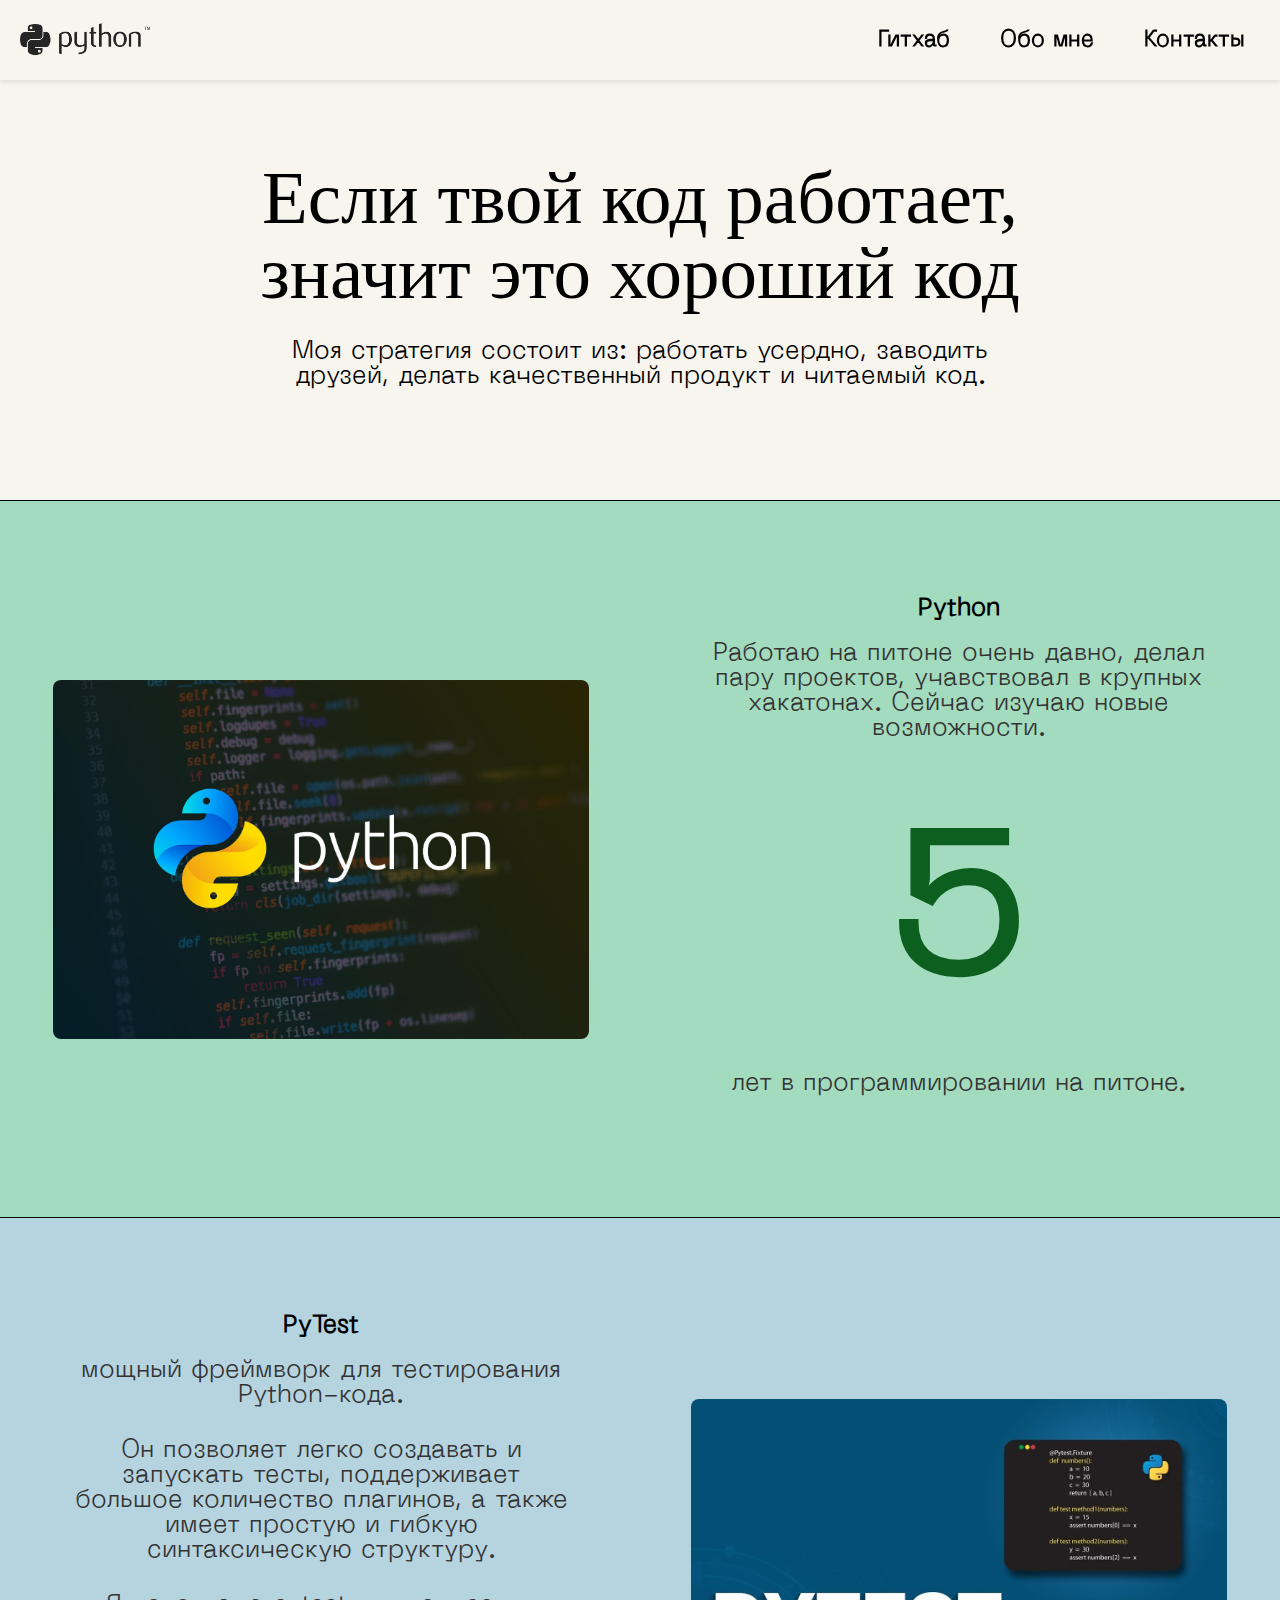
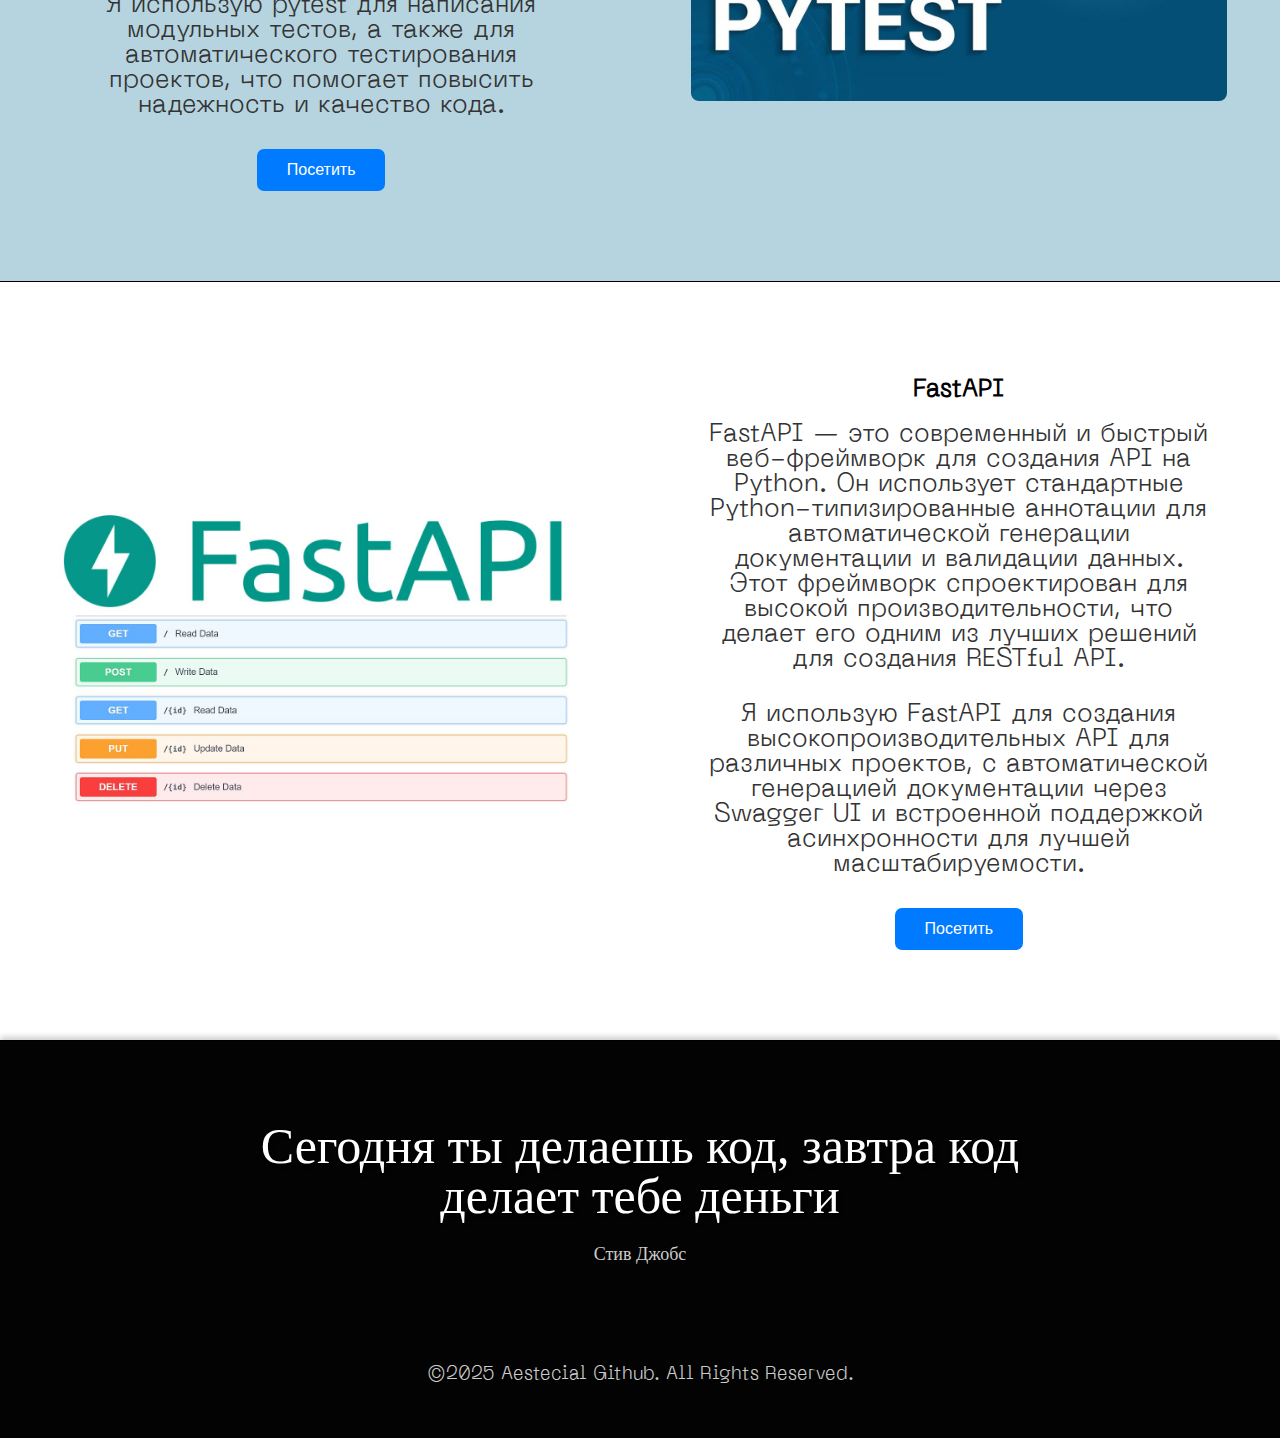
==== index.html @ 981e2c4d "first commit" ====
<!DOCTYPE html>
<html lang="en">
<head>
    <meta charset="UTF-8">
    <meta name="viewport" content="width=device-width, initial-scale=1.0">
    <title>Проект</title>
    <link rel="stylesheet" href="css/style.css">
</head>
<body>
    <header class="header">
        <img src="images/logo.avif" alt="Logo" class="logo-image">
        <div class="burger-menu" id="burger-menu">
            <div class="burger-icon" id="burger-icon"></div>
        </div>
        <nav id="main-nav" class="simple-list">
            <div class="menu-main-nav-container">
                <ul id="menu-main-nav" class="menu">
                    <li class="menu-item">
                        <a href="https://github.com/Aestecial?tab=repositories">Гитхаб</a>
                    </li>
                    <li class="menu-item">
                        <a href="#/" aria-current="page">Обо мне</a>
                    </li>
                    <li class="menu-item">
                        <a href="#/">Контакты</a>
                    </li>
                </ul>
            </div>
        </nav>
    </header>
    
    <div class="full section1 border_bottom">
        <div class="content">
            <div class="section_about_hero">
                <h1 class="mono">Если твой код работает, значит это хороший код</h1>
                <p>Моя стратегия состоит из: работать усердно, заводить друзей, делать качественный продукт и читаемый код.</p>
            </div>
        </div>
    </div>
    <div class="full section2 border_bottom">
        <div class="section_twocolumn_5050 section_about_bffs">
            <div class="section_twocolumn_50">
				<div class="section_about_bff_img_inner">
                    <div class="photo_container">
                        <img src="images/python.jpg" alt="post1">
                    </div>
				</div>
			</div>

            <div class="section_twocolumn_50 section_about_bff_text">
                <div class="section_about_bff_text_inner">
                    <h3>Python</h3>
                    <p>Работаю на питоне очень давно, делал пару проектов, учавствовал в крупных хакатонах. Сейчас изучаю новые возможности.</p>
                    <span id="number-to-increase">5</span>
                    <p>лет в программировании на питоне.</p>
                </div>
            </div>
        </div>
    </div>
    <div class="full section3 border_bottom">
        <div class="section_twocolumn_5050 section_about_bffs">
            <div class="section_twocolumn_50 section_about_bff_text">
                <div class="section_about_bff_text_inner">
                    <h3>PyTest</h3>
                    <p>мощный фреймворк для тестирования Python-кода.</p>
                    <p>Он позволяет легко создавать и запускать тесты, поддерживает большое количество плагинов, а также имеет простую и гибкую синтаксическую структуру.</p>
                    <p>Я использую pytest для написания модульных тестов, а также для автоматического тестирования проектов, что помогает повысить надежность и качество кода.</p>
                    <button><a href="https://docs.pytest.org/en/stable/index.html">Посетить</a></button>
                </div>                
            </div>
            <div class="section_twocolumn_50">
				<div class="section_about_bff_img_inner">
                    <div class="photo_container">
                        <img src="images/post1.jpg" alt="post1">
                    </div>
				</div>
			</div>
        </div>
    </div>
    <div class="full section4 border_bottom">
        <div class="section_twocolumn_5050 section_about_bffs">
            <div class="section_twocolumn_50">
				<div class="section_about_bff_img_inner">
                    <div class="photo_container">
                        <img src="images/post2.jpg" alt="post1">
                    </div>
				</div>
			</div>
            <div class="section_twocolumn_50 section_about_bff_text">
                <div class="section_about_bff_text_inner">
                    <h3>FastAPI</h3>
                    <p>FastAPI — это современный и быстрый веб-фреймворк для создания API на Python. Он использует стандартные Python-типизированные аннотации для автоматической генерации документации и валидации данных. Этот фреймворк спроектирован для высокой производительности, что делает его одним из лучших решений для создания RESTful API.</p>
                    <p>Я использую FastAPI для создания высокопроизводительных API для различных проектов, с автоматической генерацией документации через Swagger UI и встроенной поддержкой асинхронности для лучшей масштабируемости.</p>
                    <button><a href="https://fastapi.qubitpi.org/tutorial/">Посетить</a></button>
                </div>                             
            </div>
        </div>
    </div>
    <div class="footer_new">
        <div class="content">
            <div class="section_footer">
                <h1 class="mono">Сегодня ты делаешь код, завтра код делает тебе деньги</h1>
                <p class="mono">Стив Джобс</p>
                <p class="copyright">©2025 Aestecial Github. All Rights Reserved.</p>
            </div>
        </div>
    </div>
    <script>
        document.getElementById('burger-icon').addEventListener('click', function() {
            this.classList.toggle('open');
            document.getElementById('main-nav').classList.toggle('open');
        });
    </script>
    <script>
        let lastScrollTop = 0; // Начальная позиция прокрутки
        const header = document.querySelector('.header'); // Элемент header
        const scrollThreshold = 500; // Порог для скрытия header

        window.addEventListener('scroll', function() {
            let currentScroll = window.pageYOffset || document.documentElement.scrollTop;

            // Если прокрутка больше порога в 50px
            if (currentScroll >= scrollThreshold) {
                if (currentScroll > lastScrollTop) {
                    // Прокрутка вниз, скрываем header
                    header.style.top = "-100px"; // Скрываем header (например, высота 100px)
                } else {
                    // Прокрутка вверх, показываем header
                    header.style.top = "0"; // Показываем header
                }
            } else {
                // Если прокрутка меньше 50px, всегда показываем header
                header.style.top = "0";
            }

            lastScrollTop = currentScroll <= 0 ? 0 : currentScroll; // Чтобы не было отрицательных значений
        }, false);
    </script>
</body>
</html>
---- css/style.css ----
/* Сброс стилей  */
* {
    margin: 0;
    padding: 0;
    box-sizing: border-box;
}

/* Обычные стили */
body {
    font-family: "PPNeueMachina";
    margin: 0;
}

@font-face {
    font-family: 'PPNeueMachina';
    src: url('../font/PPNeueMachina-Light.otf') format('opentype');
    font-weight: 400;
}

h1 {
    font-weight: 400;
    font-size: 75px;
    line-height: 1.0em;
    margin-bottom: 30px;
}

/* Стиль заголовка */
.header {
    display: flex;
    justify-content: space-between;
    align-items: center;
    padding: 10px 20px;
    background-color: #F7F5EE;
    position: sticky;
    width: 100%;
    z-index: 10;
    box-shadow: 0 2px 5px rgba(0, 0, 0, 0.1);
    top: 0;
    left: 0;
    transition: top 0.3s;
}

.menu-item a {
    font-size: 22px;
    font-weight: 400;
    text-decoration: none;
    color: #030303;
    padding: 10px 15px;
    transition: color 0.4s, border-bottom 0.3s;
    font-weight: bold;
}

.logo-image {
    width: 130px;
    height: auto;
}

/* Навигация для ПК */
#main-nav ul {
    list-style-type: none;
    display: flex;
    justify-content: flex-end;
}

#main-nav ul li {
    margin-left: 20px;
}

#main-nav ul li a {
    text-decoration: none;
    color: #030303;
    transition: color 0.4s;
}

#main-nav ul li a:hover {
    color: #000000;
    border-bottom: 3px solid #000;
}

/* Бургер меню для телефона */
.burger-menu {
    display: none;
    position: relative;
    width: 50px;
    height: 50px;
    background-color: rgba(204, 168, 168, 0.1);
    border-radius: 10px;
    cursor: pointer;
    justify-content: center;
    align-items: center;
}

.burger-icon {
    display: none;
    width: 30px;
    height: 3px;
    background-color: #333;
    position: relative;
    transition: all 0.3s;
    position: absolute;
}

.burger-icon:before,
.burger-icon:after {
    content: '';
    position: absolute;
    width: 30px;
    height: 3px;
    background-color: #333;
    transition: all 0.3s;
}

.burger-icon:before {
    top: -8px;
}

.burger-icon:after {
    top: 8px;
}

.burger-icon.open {
    background-color: transparent;
}

.burger-icon.open:before {
    transform: rotate(45deg);
    top: 0;
}

.burger-icon.open:after {
    transform: rotate(-45deg);
    top: 0;
}

/* Секции */
.section {
    width: 95vw;
    max-width: 95vw;
    margin: 0 auto;
}

.section_about_hero {
    display: flex;
    flex-direction: column;
    max-width: 900px;
    min-height: calc(400px - 160px);
    margin: 0 auto;
    padding: 80px 5%;
    text-align: center;
    justify-content: center;
    align-items: center;
}

.section1 {
    background: #f7f5ee;
}

.section2 {
    background: #a3dbbf;
}

.section3 {
    background: #b6d4e0;
}

.section4 {
    background: #ffffff;
}

.border_bottom {
    border-bottom: 1px solid #000;
}

.section_twocolumn_5050 {
    display: flex;
    flex-wrap: wrap;
    justify-content: space-between;
    padding: 90px 3%;
}

.section_twocolumn_50 {
    flex-basis: 47%;
    display: flex;
    justify-content: center;
    align-items: center;
    flex-wrap: wrap;
    padding: 0 15px;
}

.photo_container {
    display: flex;
    justify-content: center;
    align-items: center;
    max-width: 100%;
    max-height: 100%;
}

.section_about_bff_img_inner {
    display: flex;
    justify-content: center;
}

img {
    width: 100%;
    height: auto;
    border-radius: 8px;
}

.section_about_bff_text {
    display: flex;
    justify-content: center;
    align-items: center;
    text-align: center;
    height: 100%;
}

.section_about_bff_text_inner {
    display: flex;
    flex-direction: column;
    justify-content: center;
    align-items: center;
    font-size: 16px;
    color: #333;
    line-height: 1.5;
    padding: 0 15px;
}

h3 {
    font-size: 24px;
    font-weight: bold;
    color: #000;
    margin-bottom: 15px;
}

p {
    font-size: 25px;
    font-weight: 200;
    line-height: 1.0em;
    margin-bottom: 30px;
}

#number-to-increase {
    font-size: 200px;
    font-weight: bold;
    color: #0d5f1f;
}

/* Кнопка */
button {
    background-color: #007bff;
    color: #fff;
    border: none;
    padding: 12px 30px;
    font-size: 16px;
    border-radius: 7px;
    cursor: pointer;
    transition: background-color 0.3s ease, transform 0.3s ease;
    text-align: center;
}

button a {
    text-decoration: none;
    color: inherit;
}

/* Эффект при наведении */
button:hover {
    background-color: #0056b3; /* Темно-синий фон при наведении */
    transform: scale(1.05); /* Легкое увеличение кнопки */
}

/* Эффект при фокусе */
button:focus {
    outline: none; /* Убираем стандартный фокус */
    box-shadow: 0 0 10px rgba(0, 123, 255, 0.5); /* Слабое свечение вокруг кнопки */
}

/* нижний колонтитул */
.footer_new {
    position: relative;
    min-height: 20vh;
    padding-top: 0;
    padding-bottom: 60px;
    background: #030303;
    color: #fff;
    box-shadow: 0 -4px 6px rgba(0, 0, 0, 0.2);
}

.section_footer {
    display: flex;
    flex-direction: column;
    max-width: 900px;
    min-height: calc(400px - 160px);
    margin: 0 auto;
    padding: 80px 5%;
    text-align: center;
    justify-content: center;
    align-items: center;
}

.copyright {
    font-size: 14px;
    color: #aaa;
    position: absolute;
    bottom: 20px; /* Позиционируем внизу */
    width: 100%;
    text-align: center; /* Центрируем */
}

.section_footer h1 {
    font-size: 50px;
    font-weight: 200;
    margin-bottom: 20px;
    color: #fff;
    text-shadow: 2px 2px 4px rgba(0, 0, 0, 0.3);
}

.section_footer p {
    font-size: 18px;
    font-weight: 200;
    color: #ccc;
    line-height: 1.5;
    max-width: 700px;
    margin-bottom: 30px;
}

.mono {
    font-family: "Monotype Corsiva"
}

/* для маленьких телефонов */
@media screen and (max-width: 500px) {
    /* Секции */
    .section_about_bff_text {
        text-align: center;
    }

    .section_about_bff_text_inner {
        padding: 10px;
    }

    .section_about_hero {
        padding: 40px 5%;
        text-align: center;
    }

    .photo_container {
        max-height: 250px;
    }

    .section_about_bff_text {
        margin-bottom: 20px;
    }

    .photo_container {
        max-width: 100%;
        max-height: 300px;
    }

    .logo-image {
        width: 100px;
    }

    img {
        width: 100%;
        height: auto;
    }

    h3 {
        font-size: 20px;
    }

    p {
        font-size: 18px;
        margin-bottom: 15px;
    }
    
    h1 {
        font-size: 40px;
    }

    .section_twocolumn_5050 {
        flex-direction: column;
        padding: 20px 2%;
    }
    
    .section_twocolumn_50 {
        flex-basis: 100%;
        padding: 10px;
    }

    #number-to-increase {
        font-size: 150px;
    }

    /* Бургер меню */
    .burger-menu {
        display: flex;
    }

    .burger-icon {
        display: flex;
    }

    #main-nav {
        position: fixed;
        top: 70px;
        left: 0;
        z-index: 20;
        background-color: #fff;
        width: 100vw;
        height: calc(100vh - 70px);
        transform: translateX(100%);
        transition: transform 0.4s ease-in-out;
        display: flex;
        justify-content: center;
        align-items: center;
        flex-direction: column;
        box-sizing: border-box;
        padding-bottom: 100px;
    }

    #main-nav.open {
        transform: translateX(0); /* Меню появляется */
    }

    #main-nav ul {
        list-style-type: none;
        display: flex;
        flex-direction: column;
        justify-content: center;
        align-items: center;
        padding: 0;
    }

    #main-nav ul li {
        margin: 15px 0;
    }

    #main-nav ul li a {
        text-decoration: none;
        color: #030303;
        transition: color 0.4s;
        font-weight: bold;
    }

    #main-nav ul li a:hover {
        color: #000000;
        border-bottom: 3px solid #000;
    }

    .header {
        display: flex;
        justify-content: space-between;
        padding: 10px;
    }

    /* нижний колонтитул */
    .section_footer h1 {
        font-size: 40px;
    }
    .section_footer p {
        font-size: 18px;
        margin-bottom: 15px;
    }
}
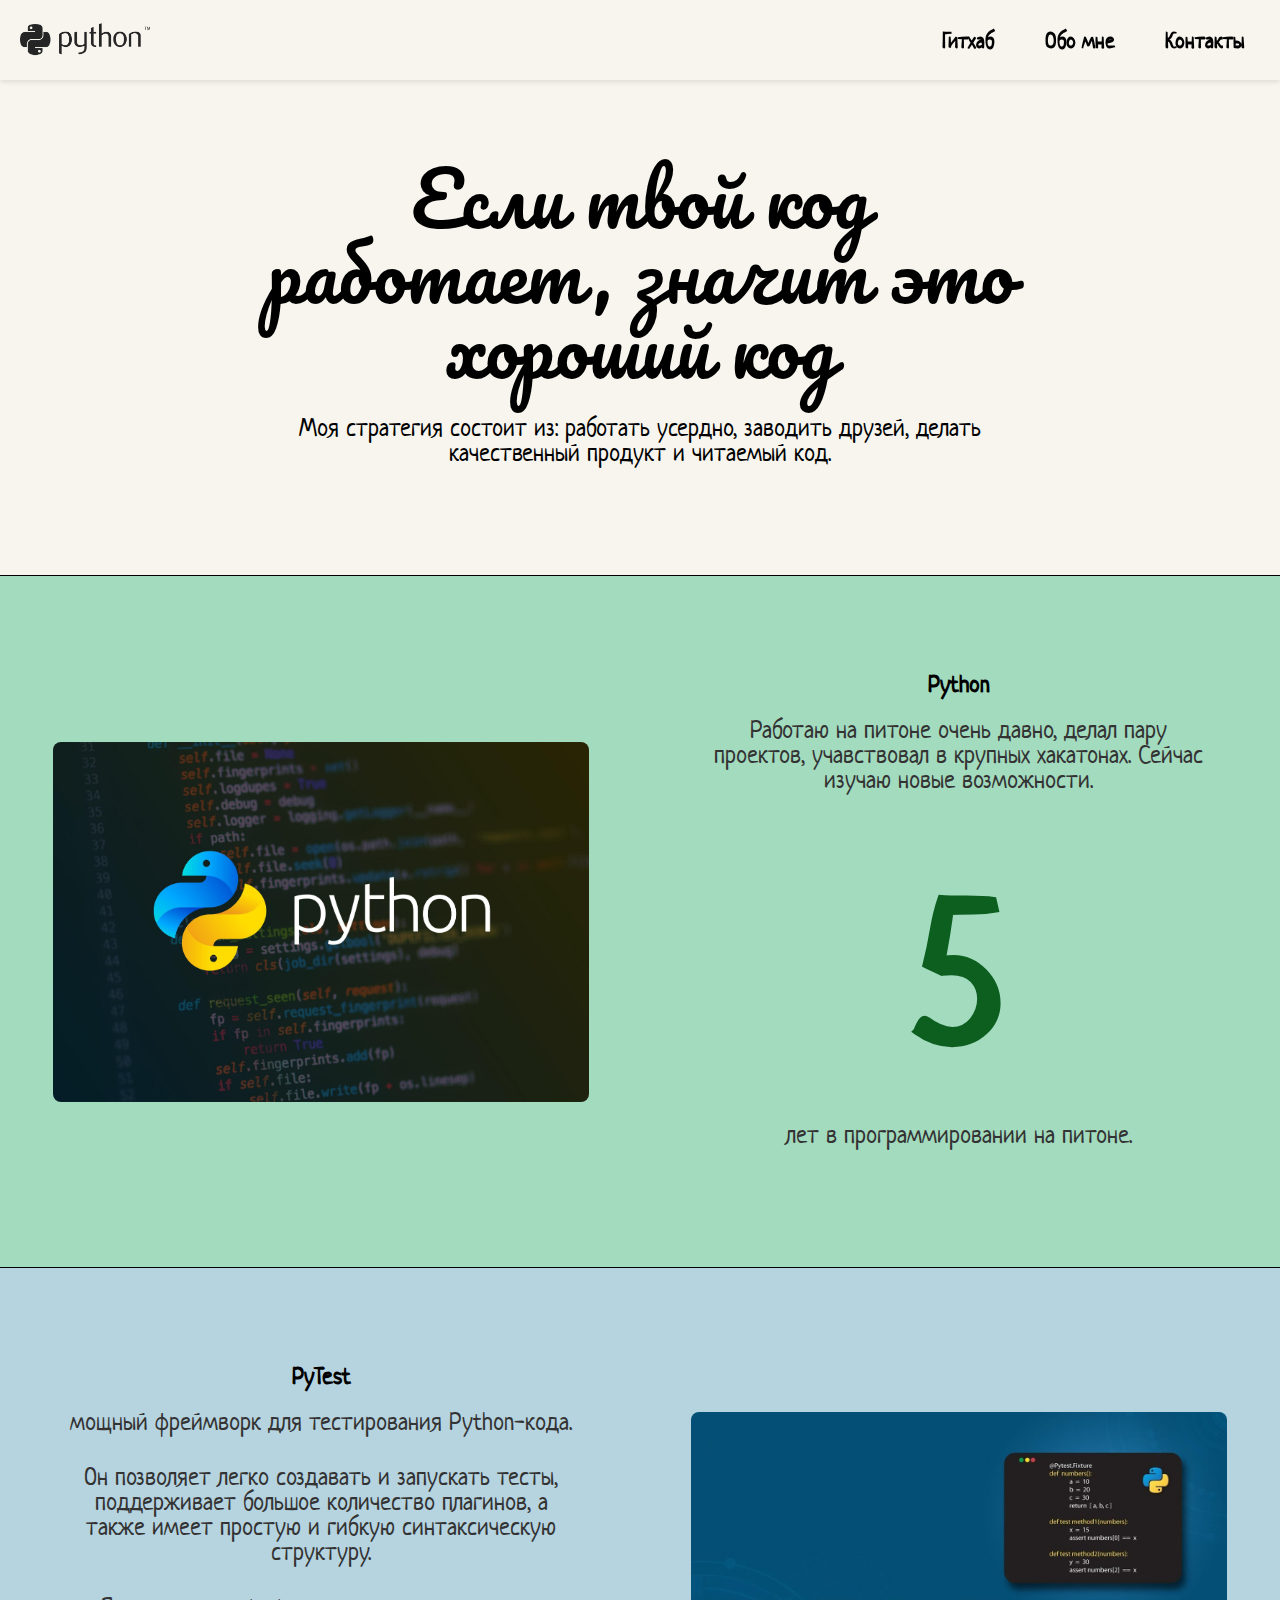
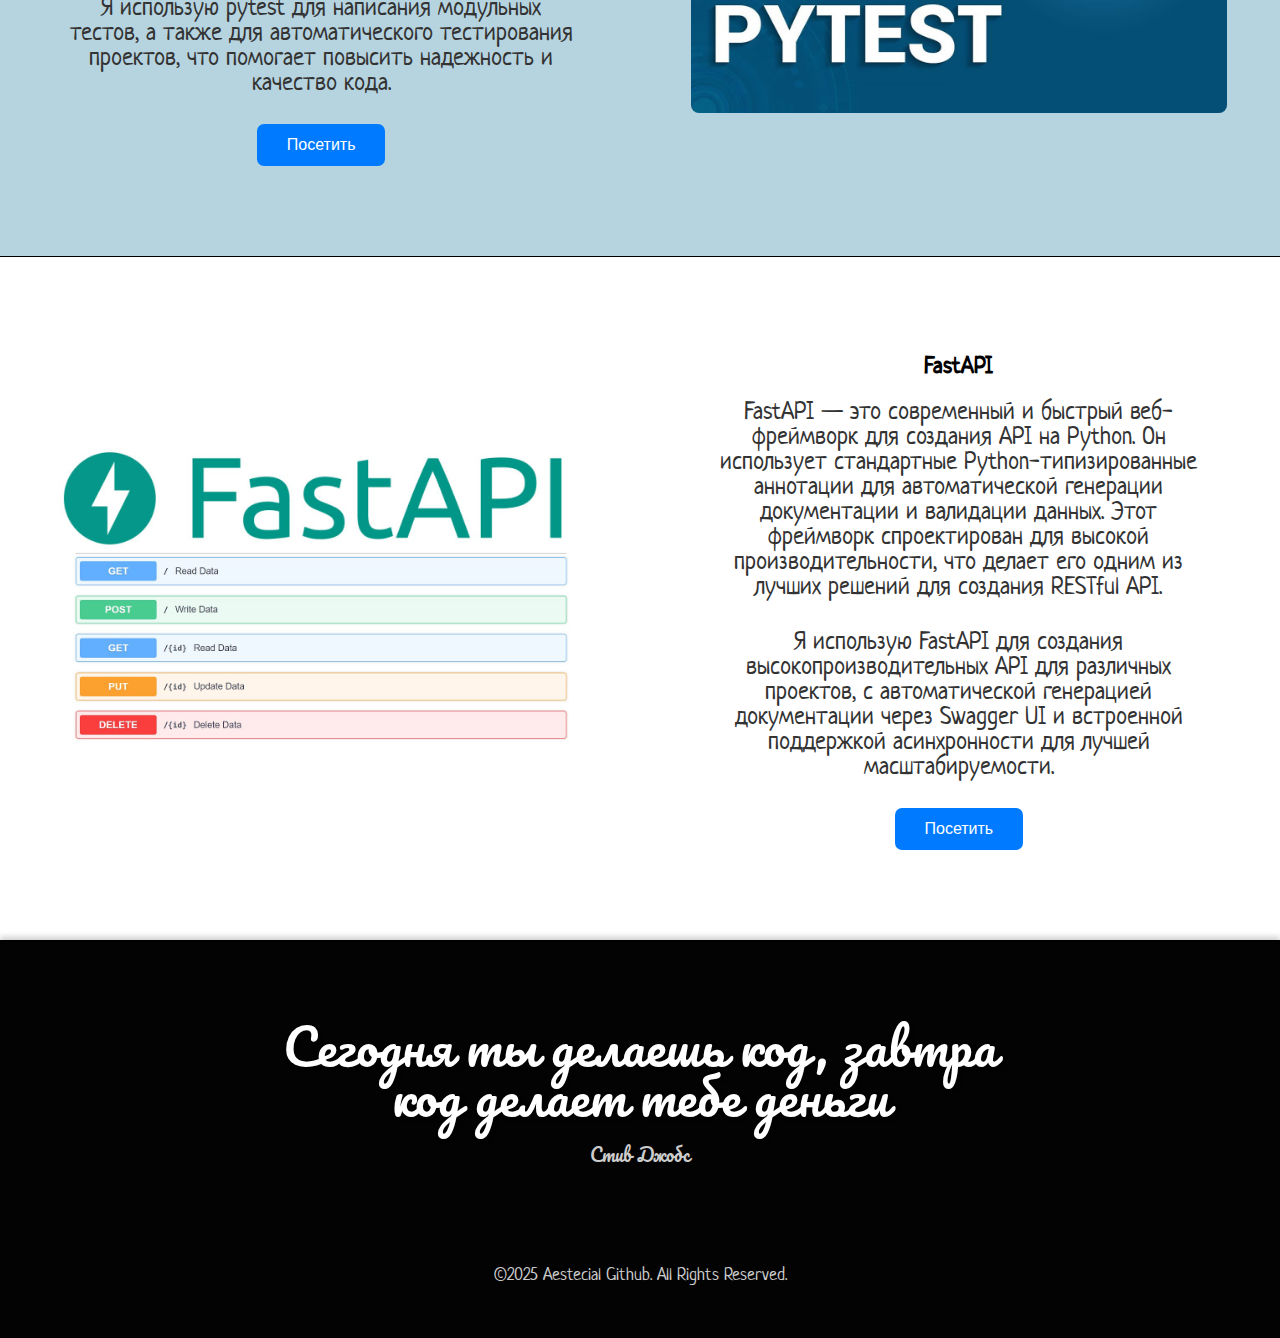
==== commit f22645d0: "add fonts" ====
--- a/index.html
+++ b/index.html
@@ -4,6 +4,8 @@
     <meta charset="UTF-8">
     <meta name="viewport" content="width=device-width, initial-scale=1.0">
     <title>Проект</title>
+    <link href="https://fonts.googleapis.com/css2?family=Pacifico&display=swap" rel="stylesheet">
+    <link href="https://fonts.googleapis.com/css2?family=Montserrat:ital,wght@0,100..900;1,100..900&family=Neucha&display=swap" rel="stylesheet">
     <link rel="stylesheet" href="css/style.css">
 </head>
 <body>
--- a/css/style.css
+++ b/css/style.css
@@ -7,14 +7,10 @@
 
 /* Обычные стили */
 body {
-    font-family: "PPNeueMachina";
+    font-family: "Neucha", serif;
+    font-weight: 400;
+    font-style: normal;
     margin: 0;
-}
-
-@font-face {
-    font-family: 'PPNeueMachina';
-    src: url('../font/PPNeueMachina-Light.otf') format('opentype');
-    font-weight: 400;
 }
 
 h1 {
@@ -325,7 +321,7 @@
 }
 
 .mono {
-    font-family: "Monotype Corsiva"
+    font-family: 'Pacifico', sans-serif;
 }
 
 /* для маленьких телефонов */
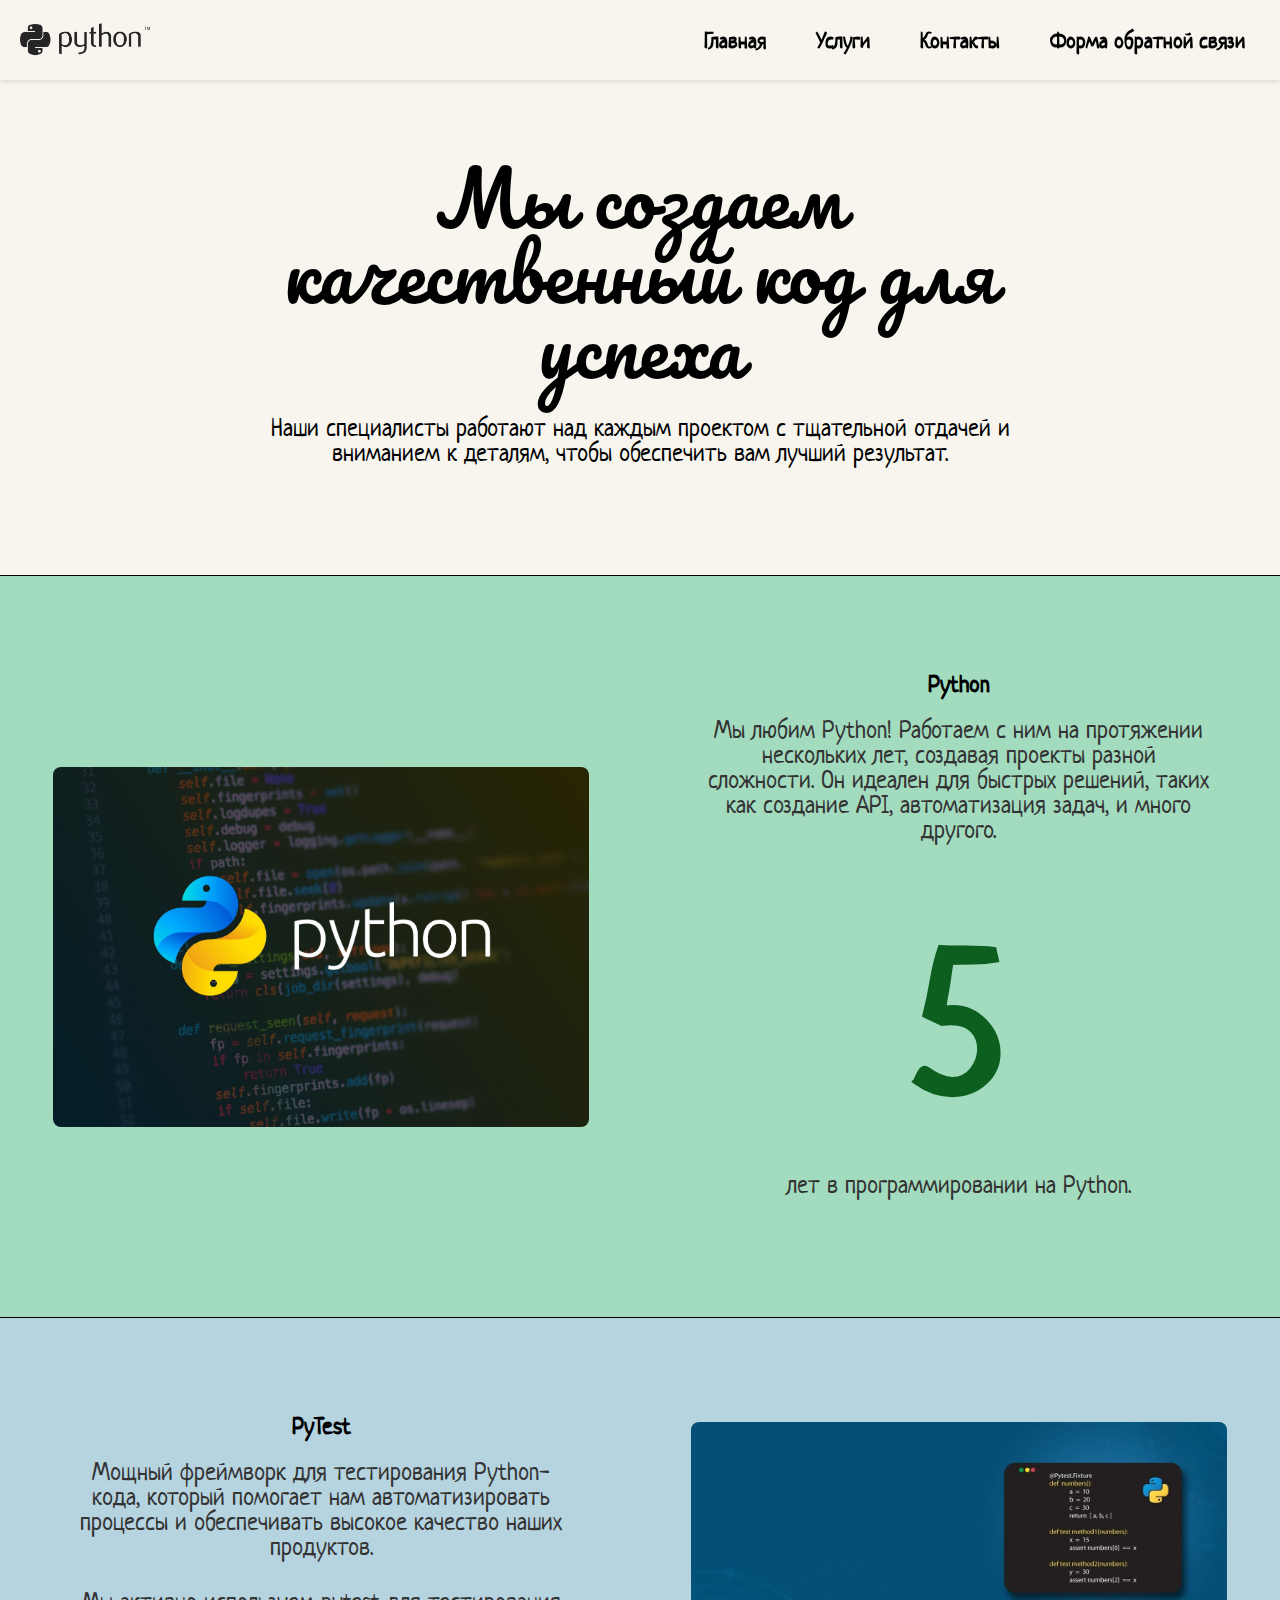
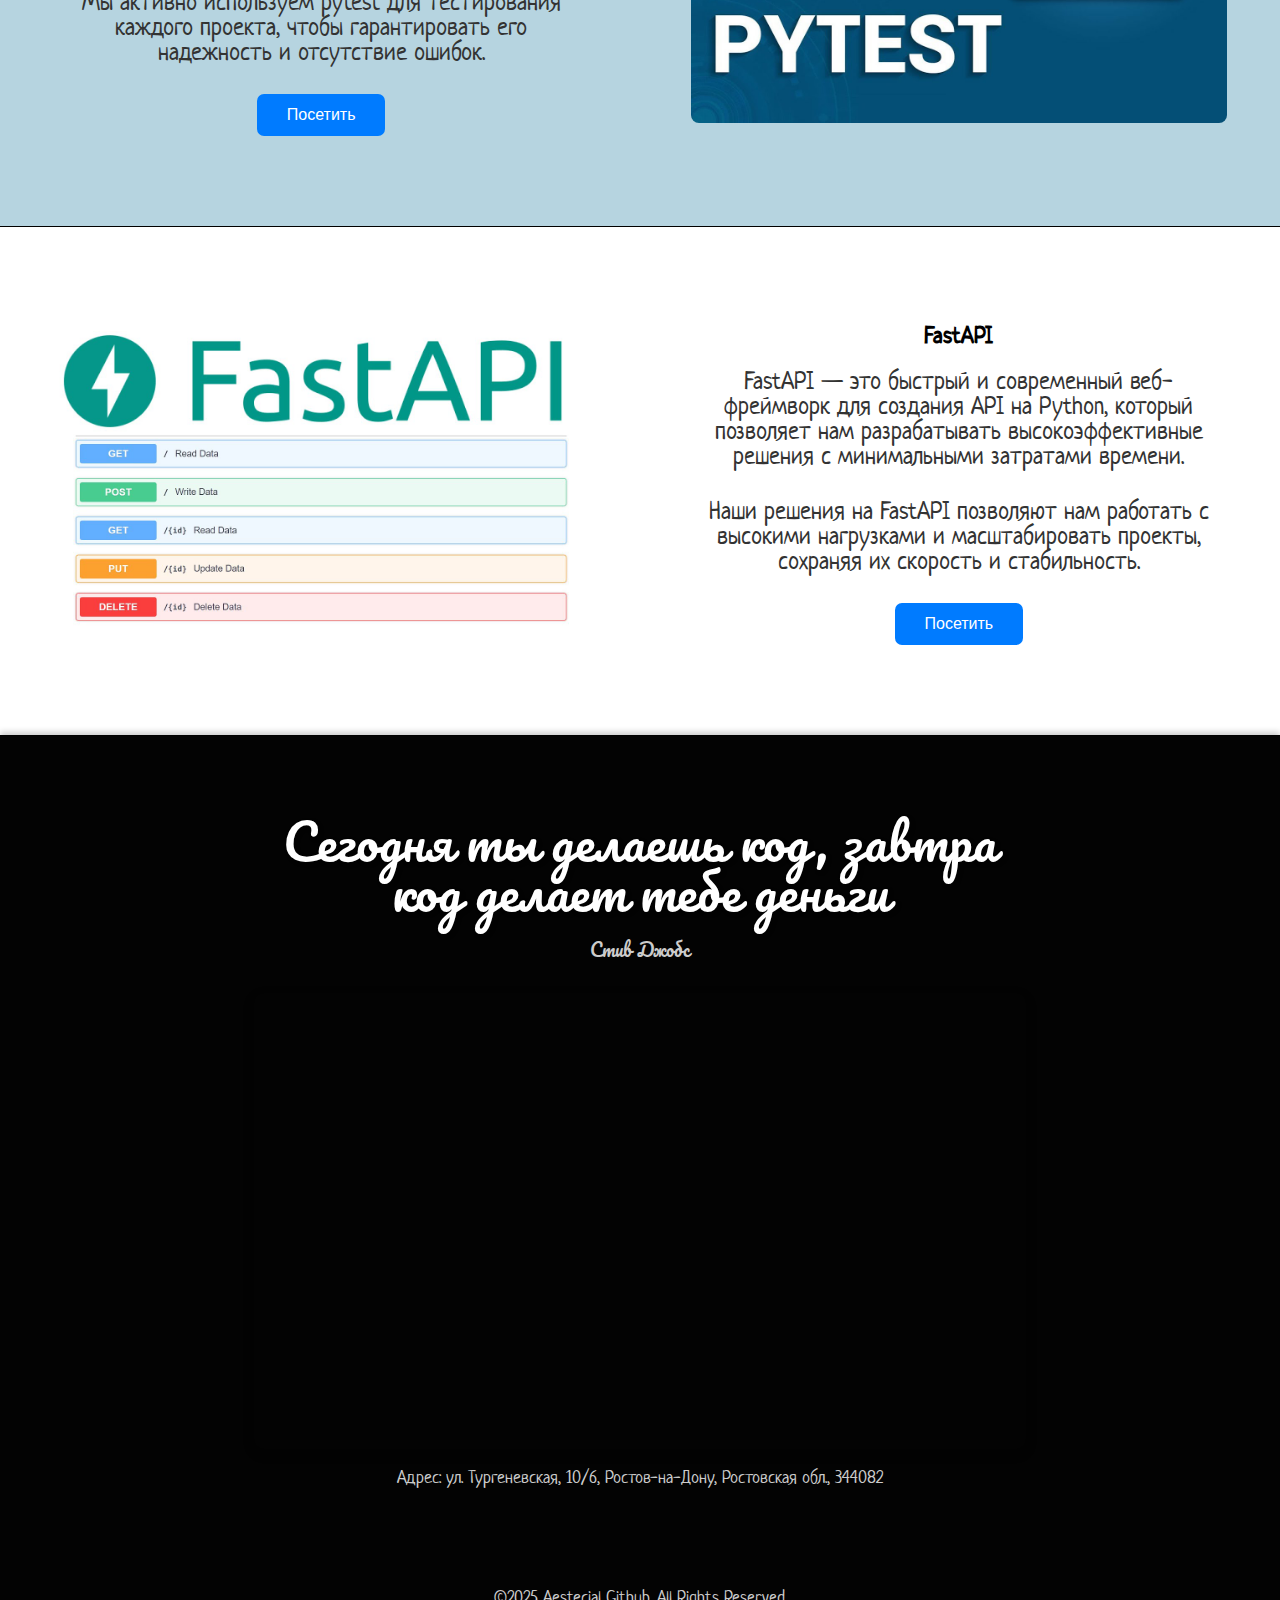
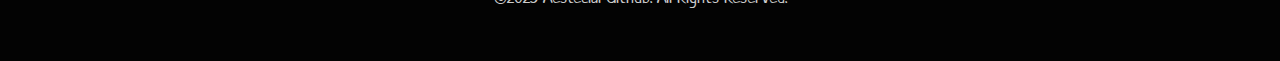
==== commit e7e13ec0: "added meta tags" ====
--- a/index.html
+++ b/index.html
@@ -1,9 +1,11 @@
 <!DOCTYPE html>
-<html lang="en">
+<html lang="ru">
 <head>
     <meta charset="UTF-8">
     <meta name="viewport" content="width=device-width, initial-scale=1.0">
-    <title>Проект</title>
+    <meta name="description" content="Профессиональные услуги Python-разработки: создание веб-приложений, автоматизация процессов, разработка программного обеспечения.">
+    <meta name="keywords" content="Пайтон, программисты, услуги, разработка, веб-разработка, программирование, создание сайтов, разработка ПО">
+    <title>NoName Team</title>
     <link href="https://fonts.googleapis.com/css2?family=Pacifico&display=swap" rel="stylesheet">
     <link href="https://fonts.googleapis.com/css2?family=Montserrat:ital,wght@0,100..900;1,100..900&family=Neucha&display=swap" rel="stylesheet">
     <link rel="stylesheet" href="css/style.css">
@@ -17,15 +19,10 @@
         <nav id="main-nav" class="simple-list">
             <div class="menu-main-nav-container">
                 <ul id="menu-main-nav" class="menu">
-                    <li class="menu-item">
-                        <a href="https://github.com/Aestecial?tab=repositories">Гитхаб</a>
-                    </li>
-                    <li class="menu-item">
-                        <a href="#/" aria-current="page">Обо мне</a>
-                    </li>
-                    <li class="menu-item">
-                        <a href="#/">Контакты</a>
-                    </li>
+                    <li class="menu-item"><a href="index.html">Главная</a></li>
+                    <li class="menu-item"><a href="pages/services.html">Услуги</a></li>
+                    <li class="menu-item"><a href="pages/contact.html">Контакты</a></li>
+                    <li class="menu-item"><a href="pages/contact_form.html">Форма обратной связи</a></li>
                 </ul>
             </div>
         </nav>
@@ -34,109 +31,88 @@
     <div class="full section1 border_bottom">
         <div class="content">
             <div class="section_about_hero">
-                <h1 class="mono">Если твой код работает, значит это хороший код</h1>
-                <p>Моя стратегия состоит из: работать усердно, заводить друзей, делать качественный продукт и читаемый код.</p>
+                <h1 class="mono">Мы создаем качественный код для успеха</h1>
+                <p>Наши специалисты работают над каждым проектом с тщательной отдачей и вниманием к деталям, чтобы обеспечить вам лучший результат.</p>
             </div>
         </div>
     </div>
+
     <div class="full section2 border_bottom">
         <div class="section_twocolumn_5050 section_about_bffs">
             <div class="section_twocolumn_50">
-				<div class="section_about_bff_img_inner">
+                <div class="section_about_bff_img_inner">
                     <div class="photo_container">
-                        <img src="images/python.jpg" alt="post1">
+                        <img src="images/python.jpg" alt="Python">
                     </div>
-				</div>
-			</div>
+                </div>
+            </div>
 
             <div class="section_twocolumn_50 section_about_bff_text">
                 <div class="section_about_bff_text_inner">
                     <h3>Python</h3>
-                    <p>Работаю на питоне очень давно, делал пару проектов, учавствовал в крупных хакатонах. Сейчас изучаю новые возможности.</p>
+                    <p>Мы любим Python! Работаем с ним на протяжении нескольких лет, создавая проекты разной сложности. Он идеален для быстрых решений, таких как создание API, автоматизация задач, и много другого.</p>
                     <span id="number-to-increase">5</span>
-                    <p>лет в программировании на питоне.</p>
+                    <p>лет в программировании на Python.</p>
                 </div>
             </div>
         </div>
     </div>
+
     <div class="full section3 border_bottom">
         <div class="section_twocolumn_5050 section_about_bffs">
             <div class="section_twocolumn_50 section_about_bff_text">
                 <div class="section_about_bff_text_inner">
                     <h3>PyTest</h3>
-                    <p>мощный фреймворк для тестирования Python-кода.</p>
-                    <p>Он позволяет легко создавать и запускать тесты, поддерживает большое количество плагинов, а также имеет простую и гибкую синтаксическую структуру.</p>
-                    <p>Я использую pytest для написания модульных тестов, а также для автоматического тестирования проектов, что помогает повысить надежность и качество кода.</p>
+                    <p>Мощный фреймворк для тестирования Python-кода, который помогает нам автоматизировать процессы и обеспечивать высокое качество наших продуктов.</p>
+                    <p>Мы активно используем pytest для тестирования каждого проекта, чтобы гарантировать его надежность и отсутствие ошибок.</p>
                     <button><a href="https://docs.pytest.org/en/stable/index.html">Посетить</a></button>
-                </div>                
+                </div>
             </div>
             <div class="section_twocolumn_50">
-				<div class="section_about_bff_img_inner">
+                <div class="section_about_bff_img_inner">
                     <div class="photo_container">
                         <img src="images/post1.jpg" alt="post1">
                     </div>
-				</div>
-			</div>
+                </div>
+            </div>
         </div>
     </div>
+
     <div class="full section4 border_bottom">
         <div class="section_twocolumn_5050 section_about_bffs">
             <div class="section_twocolumn_50">
-				<div class="section_about_bff_img_inner">
+                <div class="section_about_bff_img_inner">
                     <div class="photo_container">
-                        <img src="images/post2.jpg" alt="post1">
+                        <img src="images/post2.jpg" alt="post2">
                     </div>
-				</div>
-			</div>
+                </div>
+            </div>
             <div class="section_twocolumn_50 section_about_bff_text">
                 <div class="section_about_bff_text_inner">
                     <h3>FastAPI</h3>
-                    <p>FastAPI — это современный и быстрый веб-фреймворк для создания API на Python. Он использует стандартные Python-типизированные аннотации для автоматической генерации документации и валидации данных. Этот фреймворк спроектирован для высокой производительности, что делает его одним из лучших решений для создания RESTful API.</p>
-                    <p>Я использую FastAPI для создания высокопроизводительных API для различных проектов, с автоматической генерацией документации через Swagger UI и встроенной поддержкой асинхронности для лучшей масштабируемости.</p>
+                    <p>FastAPI — это быстрый и современный веб-фреймворк для создания API на Python, который позволяет нам разрабатывать высокоэффективные решения с минимальными затратами времени.</p>
+                    <p>Наши решения на FastAPI позволяют нам работать с высокими нагрузками и масштабировать проекты, сохраняя их скорость и стабильность.</p>
                     <button><a href="https://fastapi.qubitpi.org/tutorial/">Посетить</a></button>
-                </div>                             
+                </div>
             </div>
         </div>
     </div>
+
     <div class="footer_new">
         <div class="content">
             <div class="section_footer">
                 <h1 class="mono">Сегодня ты делаешь код, завтра код делает тебе деньги</h1>
                 <p class="mono">Стив Джобс</p>
+                <div class="map-container">
+                    <iframe src="https://www.google.com/maps/embed?pb=!1m18!1m12!1m3!1d501.47388635396845!2d39.70485490694625!3d47.21476941610942!2m3!1f0!2f0!3f0!3m2!1i1024!2i768!4f13.1!3m3!1m2!1s0x40e3b9a8f82b0a17%3A0xae4b6e608bcebd92!2z0KDQvtGB0YLQvtCy0YHQutC40Lkt0L3QsC3QlNC-0L3RgyDQutC-0LvQu9C10LTQtiDRgdCy0Y_Qt9C4INC4INC40L3RhNC-0YDQvNCw0YLQuNC60Lg!5e1!3m2!1sru!2sru!4v1736870749458!5m2!1sru!2sru" width="600" height="450" style="border:0;" allowfullscreen="" loading="lazy" referrerpolicy="no-referrer-when-downgrade"></iframe>
+                </div>
+                <p class="address">Адрес: ул. Тургеневская, 10/6, Ростов-на-Дону, Ростовская обл., 344082</p>
                 <p class="copyright">©2025 Aestecial Github. All Rights Reserved.</p>
             </div>
         </div>
     </div>
-    <script>
-        document.getElementById('burger-icon').addEventListener('click', function() {
-            this.classList.toggle('open');
-            document.getElementById('main-nav').classList.toggle('open');
-        });
-    </script>
-    <script>
-        let lastScrollTop = 0; // Начальная позиция прокрутки
-        const header = document.querySelector('.header'); // Элемент header
-        const scrollThreshold = 500; // Порог для скрытия header
 
-        window.addEventListener('scroll', function() {
-            let currentScroll = window.pageYOffset || document.documentElement.scrollTop;
-
-            // Если прокрутка больше порога в 50px
-            if (currentScroll >= scrollThreshold) {
-                if (currentScroll > lastScrollTop) {
-                    // Прокрутка вниз, скрываем header
-                    header.style.top = "-100px"; // Скрываем header (например, высота 100px)
-                } else {
-                    // Прокрутка вверх, показываем header
-                    header.style.top = "0"; // Показываем header
-                }
-            } else {
-                // Если прокрутка меньше 50px, всегда показываем header
-                header.style.top = "0";
-            }
-
-            lastScrollTop = currentScroll <= 0 ? 0 : currentScroll; // Чтобы не было отрицательных значений
-        }, false);
-    </script>
+    <script src="scripts/burger-menu.js"></script>
+    <script src="scripts/header-hider.js"></script>
 </body>
-</html>+</html>
--- a/css/style.css
+++ b/css/style.css
@@ -324,8 +324,31 @@
     font-family: 'Pacifico', sans-serif;
 }
 
+/* Контейнер карты */
+.map-container {
+    margin: 0 auto;
+    max-width: 100%;
+    width: 100%;
+    overflow: hidden;
+    border-radius: 10px;
+    box-shadow: 0 4px 12px rgba(0, 0, 0, 0.2);
+}
+
+.map-container iframe {
+    width: 100%;
+    height: 450px;
+    border: none;
+    border-radius: 10px;
+}
+
+.address {
+    font-size: 1.2rem;
+    margin-top: 15px;
+    color: #ccc;
+}
+
 /* для маленьких телефонов */
-@media screen and (max-width: 500px) {
+@media screen and (max-width: 700px) {
     /* Секции */
     .section_about_bff_text {
         text-align: center;
@@ -377,7 +400,7 @@
 
     .section_twocolumn_5050 {
         flex-direction: column;
-        padding: 20px 2%;
+        padding: 20px;
     }
     
     .section_twocolumn_50 {
@@ -459,4 +482,9 @@
         font-size: 18px;
         margin-bottom: 15px;
     }
-}+
+    .map-container iframe {
+        height: 350px;
+    }
+}
+
